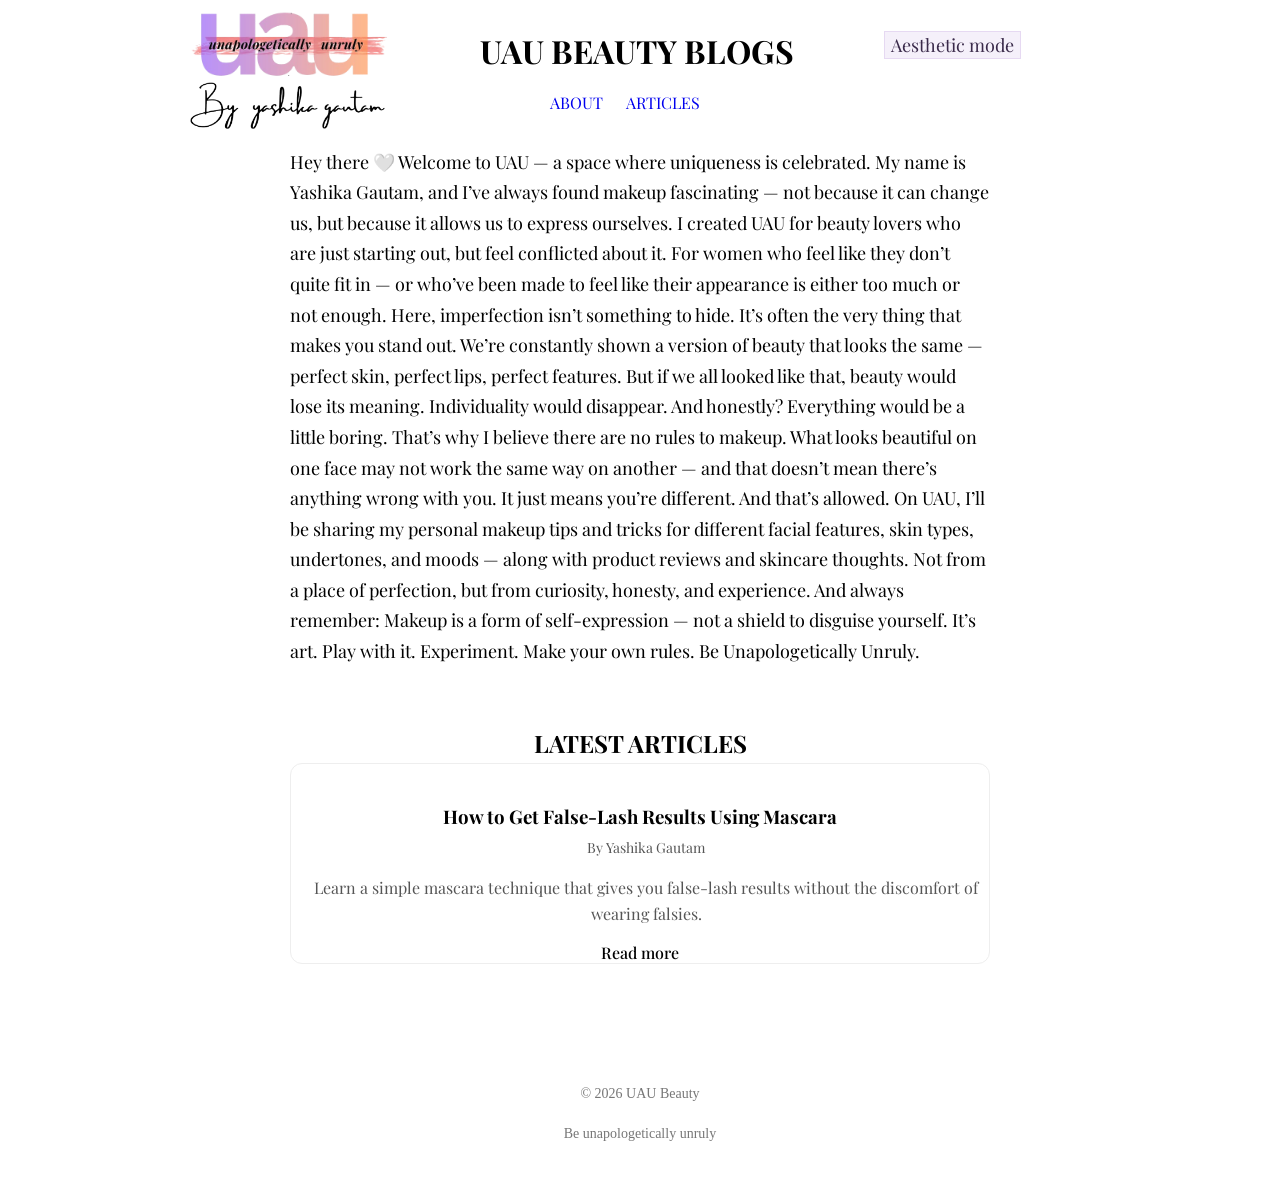
==== index.html @ ae7979b1 "Rename ABOUT.html to index.html" ====
<!DOCTYPE html>
<html lang="en">
    <head>

    <meta charset="UTF-8">
    <meta name="viewport" content="width=device-width, initial-scale=1.0">
    <title>UAU Beauty INTRO</title>
    <link rel="preconnect" href="https://fonts.googleapis.com">
<link rel="preconnect" href="https://fonts.gstatic.com" crossorigin>
<link href="https://fonts.googleapis.com/css2?family=Playfair+Display:ital,wght@0,400..900;1,400..900&display=swap" rel="stylesheet">
    <link rel="stylesheet"href="style.css">
    </head>
    <body>
        <header class ="site-header">
          
            <div class="brand">
           
                  <img src="LOGO.png"alt="LOGO" class="LOGO">
                  
                  
             <h1>UAU BEAUTY BLOGS</h1>
              <button id="Toggle">Aesthetic mode</button>
          </div>
           
            <div class="gg">
           
           <IMG src="SIGN.png"alt="SIGN"class ="SIGN">
            
            <nav>
                <a href="HOME.html"></a>
                <a href="ABOUT.html">ABOUT</a>
            <a href="ARTICLES.html">ARTICLES</a>
            
        </nav>
      </div>
        </header>
        <main class="content">
            <section class ="intro">
                <p>
                    Hey there 🤍 Welcome to UAU — a space where uniqueness is celebrated.
My name is Yashika Gautam, and I’ve always found makeup fascinating — not because it can change us, but because it allows us to express ourselves.
I created UAU for beauty lovers who are just starting out, but feel conflicted about it.
For women who feel like they don’t quite fit in — or who’ve been made to feel like their appearance is either too much or not enough.
Here, imperfection isn’t something to hide.
It’s often the very thing that makes you stand out.
We’re constantly shown a version of beauty that looks the same — perfect skin, perfect lips, perfect features. But if we all looked like that, beauty would lose its meaning. Individuality would disappear. And honestly? Everything would be a little boring.
That’s why I believe there are no rules to makeup.
What looks beautiful on one face may not work the same way on another — and that doesn’t mean there’s anything wrong with you. It just means you’re different. And that’s allowed.
On UAU, I’ll be sharing my personal makeup tips and tricks for different facial features, skin types, undertones, and moods — along with product reviews and skincare thoughts. Not from a place of perfection, but from curiosity, honesty, and experience.
And always remember:
Makeup is a form of self-expression — not a shield to disguise yourself.
It’s art. Play with it. Experiment. Make your own rules.
Be Unapologetically Unruly.
                </p>
            </section>
            <section class="latest articles">
                <h2>LATEST ARTICLES</h2>
                  <article class="preview">
                    
                    <a href="EYELASH ARTICLE.html" class="previewlink">
    <h3>How to Get False-Lash Results Using Mascara</h3>
    <p class="meta">By Yashika Gautam</p>
    <p>
      Learn a simple mascara technique that gives you false-lash results
      without the discomfort of wearing falsies.
    </p>
    <span class="read-more">Read more</span>
    </a>
     <script src="java.js" ></script>
  </article>
            </section>
        </main>
         <footer class="site-footer">
          <p>&copy 2026 UAU Beauty</p>
          <p> Be unapologetically unruly</p>
        </footer>
    
   
</html>
---- style.css ----
h1{
    text-align: center;
    font-family: 'playfair display';
    margin-bottom: 10px;

}
h2{
    text-align: center;
    margin-bottom: 4px;
     font-family: 'playfair display';
     margin-top: 60px;
}
.content{
    max-width: 700px;
    margin: 0 auto;
    padding: 0 20px;
    font-family: 'playfair display';
}
h3{
    margin-top: 40px;
    margin-bottom: 10px;
}
p{
    margin-bottom: 16px;
    line-height: 1.7;
}
body{
}

.tag{
    text-align: center;
    font-size: 18px;
     font-weight: 500;
     margin-top: 3px;
     margin-bottom: 40px;
}
nav{
    text-align: center;
     font-family: 'playfair display';
     margin-top: 10px;
   
}
nav a {margin-right: 20px;
    text-decoration: none;
 margin-top: 10px;

}
.preview{
    text-align: center;
    margin-bottom: 48px;
    
}
.previewlink{
    border: 1PX solid #eee;
    border-radius: 12px;
    background-color: #fff;
    transition: :transform 0.2s ease, box-shadow 0.2s ease;

}
.previewlink:hover{
    transform: : translateY(-4px);
    box-shadow: 0 8px 20px;
    rgba(0,0,0,0.08);
}
.nav:hover{
    

}
.articles-list{
    max-width: 700px;
    text-align: center;
     margin: 0 auto;
    padding: 0 20px;
}
.meta{
    
    font-size: 14px;
    color: #777;
    margin-bottom: 12px;
    margin-top: 3px;
}
.preview p{
    line-height: 1.6;
    margin-left: 12px;
    font-weight: 400;
    font-family: 'playfair display';
    color: #555;
  
}
.preview a {
    font-weight: 500;
    text-decoration: ;
     font-family: 'playfair display';
    
}
.preview h3{
    font-weight: bold;
    margin-bottom: 8px;
     font-family: 'playfair display';

    
}
header{
    margin-bottom: 10px;
}
.intro{
    font-family: 'playfair display';
    line-height: 1.7;
    font-size: large;
}
.latest article h2{
    margin-top: 8px;
}
.intro{
    margin-top: 5px;
}
.previewlink{
    text-decoration: none;
    color: inherit;
    display: block;
}
.preview:hover{
    transform: translateY(-4px);
    opacity:0.75;
}
.site-footer{
    margin-top: 80px;
    padding: 24px 0;
    text-align: center;
    font-size: 14px;
    color: #777;
}
.heroimage{
    max-width: 500px;
    margin: 10px auto ;
    margin-bottom: 10px;
    display: block;
}


.LOGO{
    height: auto;
max-width: 200px;
margin-bottom: 0px;
padding-bottom: 0px;
    
}
.site-header{
    max-width: 900px;
    margin: 0 auto;
    padding: 0px 16px;

}
.brand{
     display: flex;
    align-items: center;
  gap:90px;

}
.SIGN{
    height: auto;
    max-width: 200px;
    margin-top: 0px;
    padding-top: 0px;
    
}
.gg{
    display: flex;
    gap :140px;

}
.why{
    max-width: 700px;
    text-align: center;
    margin: 0 auto;
    font-family: playfair display;
    font-size: larger;
    line-height: 1.7;
}
.home-cta a{
    text-decoration: none;
    font-weight: 500;
    font-size: larger;
   
   
   
}
.home-cta{
    margin-top: 40px;
    margin: 0px auto;
    padding: 0px 20px;
     max-width: 700px;
      text-align: center;
}
body.dark{
background-image: url(background.jpg);

}

 body.dark .site-header{
    
   background-color: rgba(255, 255, 255, 0.10);
   background-blend-mode: lighten;

 }
#Toggle{
font-family:playfair display;
font-size: large;
system-ui, sans-serif;
background:#f5f0fa;
color:#3a2a4a;
border:1px solid #e6d9f2;

 }
.like{
    text-align: center;
    padding: 25px;
    margin-top: 40px;
    
   
}
.Like{
    font-size: large;
    text-decoration: dashed;

}
 button.Liked{
    background-color:blue;
    color: #f5f0fa;
}
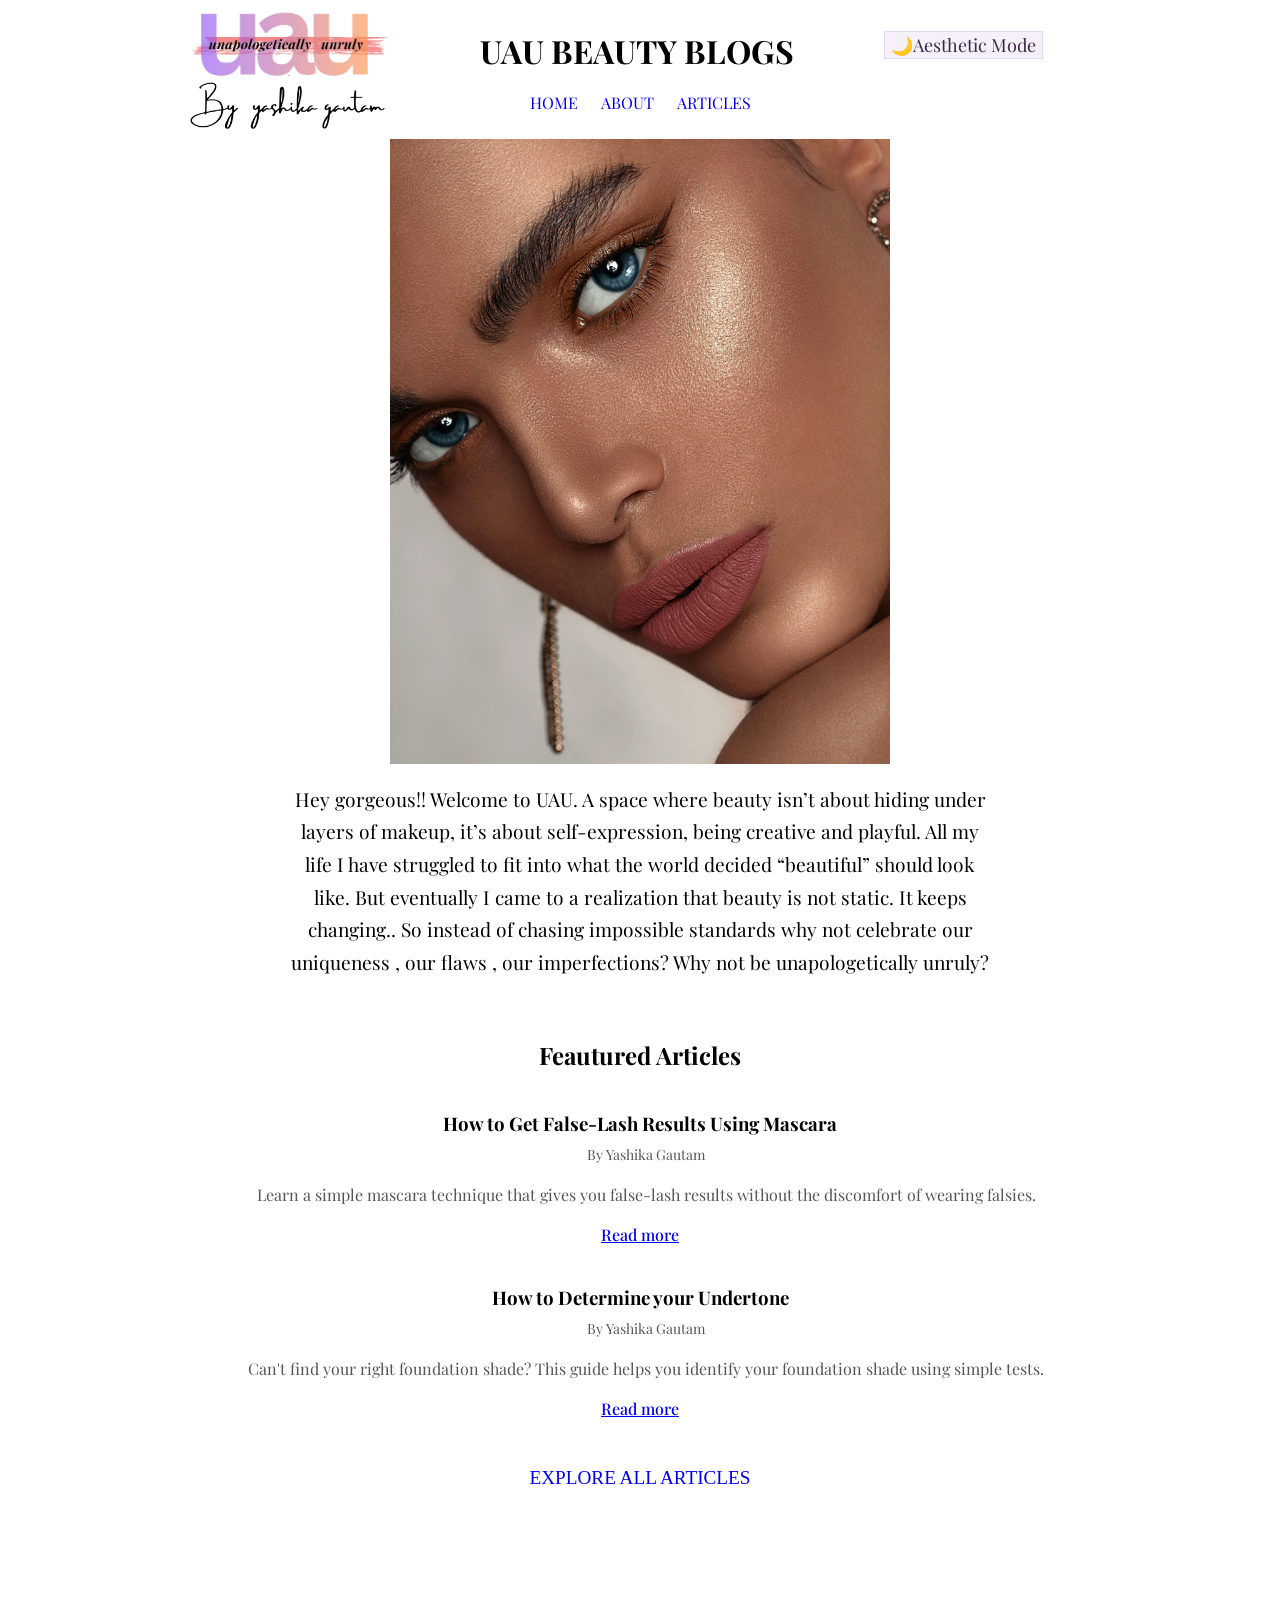
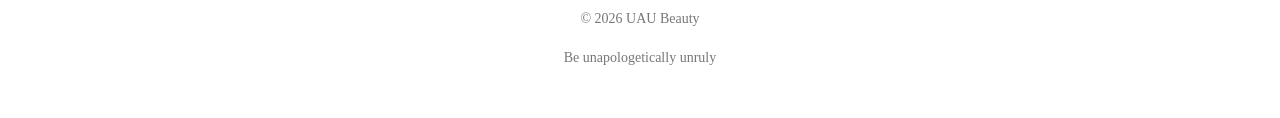
==== commit 5000dfe3: "Rename HOME.html to index.html" ====
--- a/index.html
+++ b/index.html
@@ -4,8 +4,8 @@
 
     <meta charset="UTF-8">
     <meta name="viewport" content="width=device-width, initial-scale=1.0">
-    <title>UAU Beauty INTRO</title>
-    <link rel="preconnect" href="https://fonts.googleapis.com">
+    <title>UAU Beauty HOME</title>
+    <link rel ="<link rel="preconnect" href="https://fonts.googleapis.com">
 <link rel="preconnect" href="https://fonts.gstatic.com" crossorigin>
 <link href="https://fonts.googleapis.com/css2?family=Playfair+Display:ital,wght@0,400..900;1,400..900&display=swap" rel="stylesheet">
     <link rel="stylesheet"href="style.css">
@@ -19,7 +19,7 @@
                   
                   
              <h1>UAU BEAUTY BLOGS</h1>
-              <button id="Toggle">Aesthetic mode</button>
+              <button id="Toggle">🌙Aesthetic Mode</button>
           </div>
            
             <div class="gg">
@@ -27,53 +27,56 @@
            <IMG src="SIGN.png"alt="SIGN"class ="SIGN">
             
             <nav>
-                <a href="HOME.html"></a>
+                <a href="HOME.html">HOME</a>
                 <a href="ABOUT.html">ABOUT</a>
             <a href="ARTICLES.html">ARTICLES</a>
             
         </nav>
       </div>
         </header>
-        <main class="content">
-            <section class ="intro">
-                <p>
-                    Hey there 🤍 Welcome to UAU — a space where uniqueness is celebrated.
-My name is Yashika Gautam, and I’ve always found makeup fascinating — not because it can change us, but because it allows us to express ourselves.
-I created UAU for beauty lovers who are just starting out, but feel conflicted about it.
-For women who feel like they don’t quite fit in — or who’ve been made to feel like their appearance is either too much or not enough.
-Here, imperfection isn’t something to hide.
-It’s often the very thing that makes you stand out.
-We’re constantly shown a version of beauty that looks the same — perfect skin, perfect lips, perfect features. But if we all looked like that, beauty would lose its meaning. Individuality would disappear. And honestly? Everything would be a little boring.
-That’s why I believe there are no rules to makeup.
-What looks beautiful on one face may not work the same way on another — and that doesn’t mean there’s anything wrong with you. It just means you’re different. And that’s allowed.
-On UAU, I’ll be sharing my personal makeup tips and tricks for different facial features, skin types, undertones, and moods — along with product reviews and skincare thoughts. Not from a place of perfection, but from curiosity, honesty, and experience.
-And always remember:
-Makeup is a form of self-expression — not a shield to disguise yourself.
-It’s art. Play with it. Experiment. Make your own rules.
-Be Unapologetically Unruly.
-                </p>
-            </section>
-            <section class="latest articles">
-                <h2>LATEST ARTICLES</h2>
-                  <article class="preview">
-                    
-                    <a href="EYELASH ARTICLE.html" class="previewlink">
-    <h3>How to Get False-Lash Results Using Mascara</h3>
+        <main>
+          
+        <img src="HERO.JPG.jpg"alt="Aesthetic makeup image" class="heroimage">
+        <section class ="why">
+        <p  >Hey gorgeous!! Welcome to UAU. A space where beauty isn’t about hiding under layers of makeup, it’s about self-expression, being creative and playful. All my life I have struggled to fit into what the world decided “beautiful” should look like. But eventually I came to a realization that beauty is not static. It keeps changing.. So instead of chasing impossible standards why not celebrate our uniqueness , our flaws , our imperfections? Why not be unapologetically unruly?</p>
+        </section>
+        <section class="featured">
+            <h2> Feautured Articles</h2>
+            <div claSS="Articles preview">
+        <article class="CARD">
+             <h3>How to Get False-Lash Results Using Mascara</h3>
     <p class="meta">By Yashika Gautam</p>
     <p>
       Learn a simple mascara technique that gives you false-lash results
       without the discomfort of wearing falsies.
     </p>
-    <span class="read-more">Read more</span>
-    </a>
-     <script src="java.js" ></script>
-  </article>
-            </section>
-        </main>
-         <footer class="site-footer">
+     <a href="EYELASH ARTICLE.html">Read more</a>
+        </article>
+
+      <article class="CARD">
+        <div>
+              <h3>How to Determine your Undertone</h3>
+    <p class="meta">By Yashika Gautam</p>
+    <p>
+      Can't find your right foundation shade? This guide helps you identify your foundation shade using simple tests.
+    </p>
+    </p>
+     <a href="#">Read more</a>
+            
+        </article>
+        </div>
+        
+        </section>
+       
+         <div class ="home-cta">
+            <a href="ARTICLES.html">EXPLORE ALL ARTICLES</a>
+         </div>
+     </div>
+     </main>
+     <footer class="site-footer">
           <p>&copy 2026 UAU Beauty</p>
           <p> Be unapologetically unruly</p>
         </footer>
-    
-   
+        <script src="java.js" ></script>
+     </body>
 </html>
